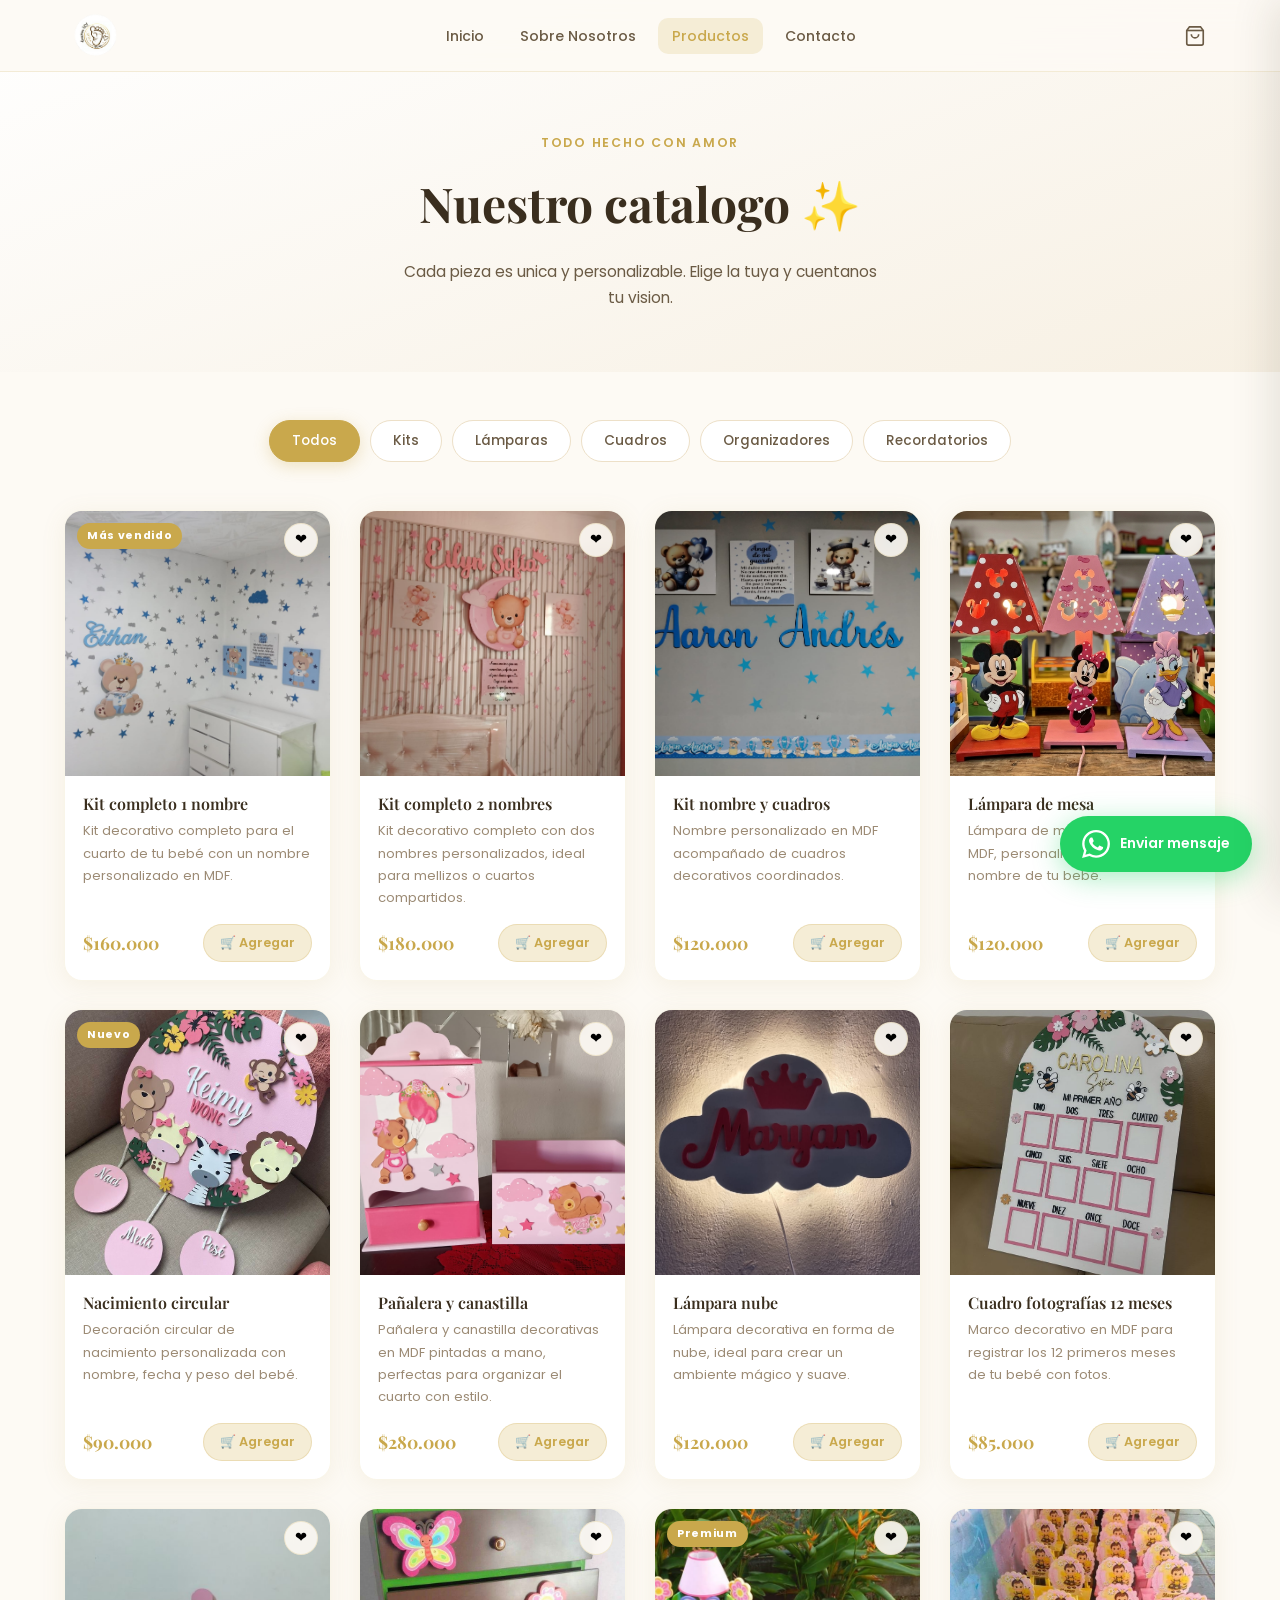
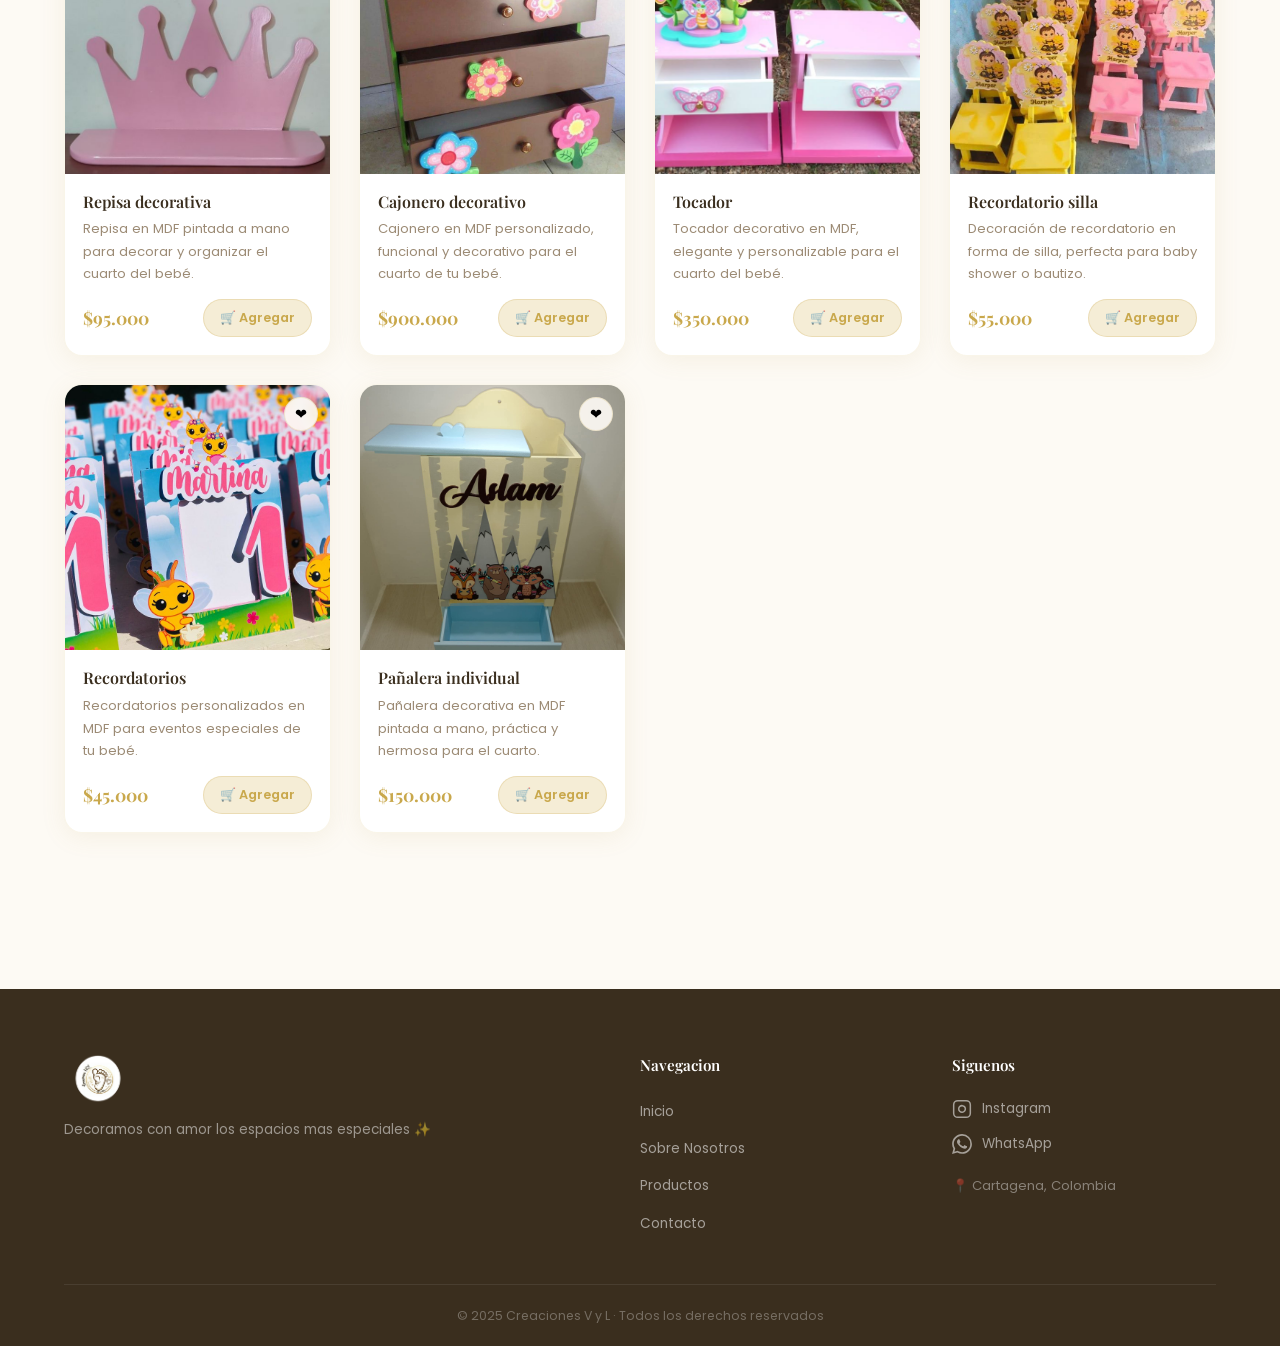
==== productos.html @ 4dd2816f "Primer commit: sitio web Creaciones V y L completo" ====
﻿<!DOCTYPE html>
<html lang="es">
<head>
  <meta charset="UTF-8" />
  <meta name="viewport" content="width=device-width, initial-scale=1.0" />
  <title>Catalogo - Creaciones V y L</title>
  <meta name="description" content="Catalogo completo de decoraciones en MDF personalizadas para habitaciones de bebe. Creaciones V y L, Cartagena." />
  <link rel="preconnect" href="https://fonts.googleapis.com" />
  <link rel="preconnect" href="https://fonts.gstatic.com" crossorigin />
  <link href="https://fonts.googleapis.com/css2?family=Playfair+Display:ital,wght@0,400;0,600;0,700;1,400&family=Poppins:wght@300;400;500;600&display=swap" rel="stylesheet" />
  <link rel="stylesheet" href="css/styles.css" />
</head>
<body>

  <div class="bubbles" aria-hidden="true">
    <span class="bubble"></span><span class="bubble"></span><span class="bubble"></span>
    <span class="bubble"></span><span class="bubble"></span>
  </div>

  <header class="header" id="header">
    <div class="header__inner container">
      <a href="index.html" class="header__logo">
        <img src="img/Logo.png" alt="Creaciones V y L" class="header__logo-img" />
      </a>
      <nav class="header__nav" id="nav" aria-label="Navegacion principal">
        <ul class="nav__list">
          <li><a href="index.html#inicio" class="nav__link">Inicio</a></li>
          <li><a href="index.html#nosotros" class="nav__link">Sobre Nosotros</a></li>
          <li><a href="productos.html" class="nav__link nav__link--active">Productos</a></li>
          <li><a href="index.html#contacto" class="nav__link">Contacto</a></li>
        </ul>
      </nav>
      <div class="header__actions">
        <button class="cart-btn" id="cartBtn" aria-label="Ver carrito">
          <svg width="22" height="22" viewBox="0 0 24 24" fill="none" stroke="currentColor" stroke-width="1.8" aria-hidden="true">
            <path d="M6 2L3 6v14a2 2 0 002 2h14a2 2 0 002-2V6l-3-4z"/>
            <line x1="3" y1="6" x2="21" y2="6"/>
            <path d="M16 10a4 4 0 01-8 0"/>
          </svg>
          <span class="cart-count" id="cartCount">0</span>
        </button>
        <button class="hamburger" id="hamburger" aria-label="Abrir menu" aria-expanded="false">
          <span></span><span></span><span></span>
        </button>
      </div>
    </div>
  </header>

  <aside class="cart-drawer" id="cartDrawer" aria-label="Carrito de compras" aria-hidden="true">
    <div class="cart-drawer__header">
      <h2>Tu carrito &#x1F6D2;</h2>
      <button class="cart-drawer__close" id="cartClose" aria-label="Cerrar carrito">&#x2715;</button>
    </div>
    <div class="cart-drawer__items" id="cartItems">
      <p class="cart-empty">Tu carrito esta vacio &#x1F338;</p>
    </div>
    <div class="cart-drawer__footer" id="cartFooter" style="display:none">
      <div class="cart-total">
        <span>Total:</span>
        <strong id="cartTotal">$0</strong>
      </div>
      <a href="#" class="btn btn--gold btn--full" id="checkoutBtn">&#x1F4AC; Cotizar por WhatsApp</a>
    </div>
  </aside>
  <div class="cart-overlay" id="cartOverlay"></div>

  <main>

    <section class="page-hero">
      <div class="container">
        <p class="section-eyebrow">Todo hecho con amor</p>
        <h1 class="page-hero__title">Nuestro catalogo &#x2728;</h1>
        <p class="page-hero__sub">Cada pieza es unica y personalizable. Elige la tuya y cuentanos tu vision.</p>
      </div>
    </section>

    <section class="catalog" aria-label="Catalogo de productos">
      <div class="container">
        <div class="catalog__filters" id="catalogFilters" role="group" aria-label="Filtrar por categoria"></div>
        <div class="products__grid" id="productsGrid"></div>
        <p class="catalog__empty" id="catalogEmpty" style="display:none">No hay productos en esta categoria aun &#x1F338;</p>
      </div>
    </section>

  </main>

  <footer class="footer" id="footer">
    <div class="container">
      <div class="footer__inner">
        <div class="footer__brand">
          <a href="index.html" class="header__logo">
            <img src="img/Logo.png" alt="Creaciones V y L" class="header__logo-img header__logo-img--footer" />
          </a>
          <p class="footer__tagline">Decoramos con amor los espacios mas especiales &#x2728;</p>
        </div>
        <div class="footer__links">
          <h3>Navegacion</h3>
          <ul>
            <li><a href="index.html#inicio">Inicio</a></li>
            <li><a href="index.html#nosotros">Sobre Nosotros</a></li>
            <li><a href="productos.html">Productos</a></li>
            <li><a href="index.html#contacto">Contacto</a></li>
          </ul>
        </div>
        <div class="footer__social">
          <h3>Siguenos</h3>
          <div class="social-links">
            <a href="https://instagram.com/creacionesvyl" target="_blank" rel="noopener" aria-label="Instagram">
              <svg width="20" height="20" viewBox="0 0 24 24" fill="none" stroke="currentColor" stroke-width="1.8" aria-hidden="true"><rect x="2" y="2" width="20" height="20" rx="5" ry="5"/><path d="M16 11.37A4 4 0 1112.63 8 4 4 0 0116 11.37z"/><line x1="17.5" y1="6.5" x2="17.51" y2="6.5"/></svg>
              Instagram
            </a>
            <a href="https://wa.me/573026603400?text=Hola%2C%20me%20gustar%C3%ADa%20recibir%20informaci%C3%B3n%20sobre%20sus%20decoraciones%20%E2%9C%A8" target="_blank" rel="noopener" aria-label="WhatsApp">
              <svg width="20" height="20" viewBox="0 0 24 24" fill="currentColor" aria-hidden="true"><path d="M17.472 14.382c-.297-.149-1.758-.867-2.03-.967-.273-.099-.471-.148-.67.15-.197.297-.767.966-.94 1.164-.173.199-.347.223-.644.075-.297-.15-1.255-.463-2.39-1.475-.883-.788-1.48-1.761-1.653-2.059-.173-.297-.018-.458.13-.606.134-.133.298-.347.446-.52.149-.174.198-.298.298-.497.099-.198.05-.371-.025-.52-.075-.149-.669-1.612-.916-2.207-.242-.579-.487-.5-.669-.51-.173-.008-.371-.01-.57-.01-.198 0-.52.074-.792.372-.272.297-1.04 1.016-1.04 2.479 0 1.462 1.065 2.875 1.213 3.074.149.198 2.096 3.2 5.077 4.487.709.306 1.262.489 1.694.625.712.227 1.36.195 1.871.118.571-.085 1.758-.719 2.006-1.413.248-.694.248-1.289.173-1.413-.074-.124-.272-.198-.57-.347m-5.421 7.403h-.004a9.87 9.87 0 01-5.031-1.378l-.361-.214-3.741.982.998-3.648-.235-.374a9.86 9.86 0 01-1.51-5.26c.001-5.45 4.436-9.884 9.888-9.884 2.64 0 5.122 1.03 6.988 2.898a9.825 9.825 0 012.893 6.994c-.003 5.45-4.437 9.884-9.885 9.884m8.413-18.297A11.815 11.815 0 0012.05 0C5.495 0 .16 5.335.157 11.892c0 2.096.547 4.142 1.588 5.945L.057 24l6.305-1.654a11.882 11.882 0 005.683 1.448h.005c6.554 0 11.89-5.335 11.893-11.893a11.821 11.821 0 00-3.48-8.413z"/></svg>
              WhatsApp
            </a>
          </div>
          <p class="footer__location">&#x1F4CD; Cartagena, Colombia</p>
        </div>
      </div>
      <div class="footer__bottom">
        <p>&#xA9; 2025 Creaciones V y L &middot; Todos los derechos reservados</p>
      </div>
    </div>
  </footer>

  <a href="https://wa.me/573026603400?text=Hola%2C%20me%20gustar%C3%ADa%20recibir%20informaci%C3%B3n%20sobre%20sus%20decoraciones%20%E2%9C%A8" class="whatsapp-float" target="_blank" rel="noopener" aria-label="Enviar mensaje por WhatsApp">
    <svg width="28" height="28" viewBox="0 0 24 24" fill="currentColor" aria-hidden="true"><path d="M17.472 14.382c-.297-.149-1.758-.867-2.03-.967-.273-.099-.471-.148-.67.15-.197.297-.767.966-.94 1.164-.173.199-.347.223-.644.075-.297-.15-1.255-.463-2.39-1.475-.883-.788-1.48-1.761-1.653-2.059-.173-.297-.018-.458.13-.606.134-.133.298-.347.446-.52.149-.174.198-.298.298-.497.099-.198.05-.371-.025-.52-.075-.149-.669-1.612-.916-2.207-.242-.579-.487-.5-.669-.51-.173-.008-.371-.01-.57-.01-.198 0-.52.074-.792.372-.272.297-1.04 1.016-1.04 2.479 0 1.462 1.065 2.875 1.213 3.074.149.198 2.096 3.2 5.077 4.487.709.306 1.262.489 1.694.625.712.227 1.36.195 1.871.118.571-.085 1.758-.719 2.006-1.413.248-.694.248-1.289.173-1.413-.074-.124-.272-.198-.57-.347m-5.421 7.403h-.004a9.87 9.87 0 01-5.031-1.378l-.361-.214-3.741.982.998-3.648-.235-.374a9.86 9.86 0 01-1.51-5.26c.001-5.45 4.436-9.884 9.888-9.884 2.64 0 5.122 1.03 6.988 2.898a9.825 9.825 0 012.893 6.994c-.003 5.45-4.437 9.884-9.885 9.884m8.413-18.297A11.815 11.815 0 0012.05 0C5.495 0 .16 5.335.157 11.892c0 2.096.547 4.142 1.588 5.945L.057 24l6.305-1.654a11.882 11.882 0 005.683 1.448h.005c6.554 0 11.89-5.335 11.893-11.893a11.821 11.821 0 00-3.48-8.413z"/></svg>
    <span>Enviar mensaje</span>
  </a>

  <script src="js/data.js"></script>
  <script src="js/cart.js"></script>
  <script src="js/catalog.js"></script>
</body>
</html>
---- css/styles.css ----
﻿/* ============================================
   CREACIONES V Y L — Estilos principales
   Paleta: blanco crema, amarillo pastel, dorado suave, beige
   Tipografía: Playfair Display + Poppins
   ============================================ */

/* ── VARIABLES ── */
:root {
  --gold:        #C9A84C;
  --gold-light:  #E8D5A3;
  --gold-pale:   #F5EDD6;
  --cream:       #FDFAF4;
  --cream-dark:  #F7F0E3;
  --beige:       #EDE0C8;
  --beige-light: #F9F4EC;
  --white:       #FFFFFF;
  --text-dark:   #3A2E1E;
  --text-mid:    #6B5B45;
  --text-light:  #9C8B75;
  --shadow-soft: 0 4px 24px rgba(180,150,80,.10);
  --shadow-card: 0 8px 32px rgba(180,150,80,.13);
  --shadow-hover:0 16px 48px rgba(180,150,80,.20);
  --radius-sm:   10px;
  --radius-md:   18px;
  --radius-lg:   28px;
  --radius-xl:   40px;
  --transition:  .35s cubic-bezier(.4,0,.2,1);
  --font-serif:  'Playfair Display', Georgia, serif;
  --font-sans:   'Poppins', system-ui, sans-serif;
  --max-w:       1200px;
  --header-h:    72px;
}

/* ── RESET ── */
*, *::before, *::after { box-sizing: border-box; margin: 0; padding: 0; }
html { scroll-behavior: smooth; font-size: 16px; }
body {
  font-family: var(--font-sans);
  background: var(--cream);
  color: var(--text-dark);
  line-height: 1.7;
  overflow-x: hidden;
}
img { max-width: 100%; height: auto; display: block; }
a  { color: inherit; text-decoration: none; }
ul { list-style: none; }
button { cursor: pointer; border: none; background: none; font-family: inherit; }

/* ── UTILIDADES ── */
.container { width: 100%; max-width: var(--max-w); margin: 0 auto; padding: 0 24px; }
.btn {
  display: inline-flex; align-items: center; gap: 8px;
  padding: 14px 32px; border-radius: var(--radius-xl);
  font-family: var(--font-sans); font-size: .9rem; font-weight: 500;
  letter-spacing: .03em; transition: var(--transition);
  white-space: nowrap; cursor: pointer;
}
.btn--gold {
  background: linear-gradient(135deg, var(--gold) 0%, #B8922E 100%);
  color: var(--white);
  box-shadow: 0 4px 20px rgba(180,150,80,.30);
}
.btn--gold:hover {
  transform: translateY(-2px);
  box-shadow: 0 8px 32px rgba(180,150,80,.40);
  background: linear-gradient(135deg, #D4B060 0%, var(--gold) 100%);
}
.btn--outline {
  background: transparent;
  color: var(--gold);
  border: 1.5px solid var(--gold);
}
.btn--outline:hover {
  background: var(--gold-pale);
  transform: translateY(-2px);
}
.btn--full { width: 100%; justify-content: center; }

.section-eyebrow {
  font-size: .78rem; font-weight: 600; letter-spacing: .14em;
  text-transform: uppercase; color: var(--gold); margin-bottom: 10px;
}
.section-title {
  font-family: var(--font-serif); font-size: clamp(1.7rem, 4vw, 2.6rem);
  font-weight: 700; color: var(--text-dark); line-height: 1.25;
  margin-bottom: 16px;
}
.section-title em { font-style: italic; color: var(--gold); }
.section-subtitle { color: var(--text-mid); font-size: .95rem; max-width: 520px; }
.section-header { text-align: center; margin-bottom: 56px; }
.section-header .section-subtitle { margin: 0 auto; }

/* ── ANIMACIONES FADE-IN ── */
.fade-in {
  opacity: 0; transform: translateY(28px);
  transition: opacity .7s ease, transform .7s ease;
}
.fade-in--delay { transition-delay: .18s; }
.fade-in.visible { opacity: 1; transform: translateY(0); }

/* ── BURBUJAS FLOTANTES ── */
.bubbles {
  position: fixed; inset: 0; pointer-events: none; z-index: 0; overflow: hidden;
}
.bubble {
  position: absolute; border-radius: 50%;
  background: radial-gradient(circle at 30% 30%, rgba(255,255,255,.7), rgba(201,168,76,.08));
  border: 1px solid rgba(201,168,76,.12);
  animation: floatBubble linear infinite;
}
.bubble:nth-child(1) { width:18px; height:18px; left:8%;  animation-duration:18s; animation-delay:0s;   bottom:-30px; }
.bubble:nth-child(2) { width:12px; height:12px; left:22%; animation-duration:22s; animation-delay:3s;   bottom:-30px; }
.bubble:nth-child(3) { width:24px; height:24px; left:38%; animation-duration:16s; animation-delay:6s;   bottom:-30px; }
.bubble:nth-child(4) { width:10px; height:10px; left:55%; animation-duration:25s; animation-delay:1s;   bottom:-30px; }
.bubble:nth-child(5) { width:20px; height:20px; left:68%; animation-duration:20s; animation-delay:8s;   bottom:-30px; }
.bubble:nth-child(6) { width:14px; height:14px; left:78%; animation-duration:19s; animation-delay:4s;   bottom:-30px; }
.bubble:nth-child(7) { width:8px;  height:8px;  left:88%; animation-duration:23s; animation-delay:11s;  bottom:-30px; }
.bubble:nth-child(8) { width:16px; height:16px; left:94%; animation-duration:17s; animation-delay:7s;   bottom:-30px; }

@keyframes floatBubble {
  0%   { transform: translateY(0) scale(1);   opacity: 0; }
  10%  { opacity: .6; }
  90%  { opacity: .3; }
  100% { transform: translateY(-110vh) scale(.8); opacity: 0; }
}

/* ── HEADER ── */
.header {
  position: fixed; top: 0; left: 0; right: 0; z-index: 100;
  height: var(--header-h);
  background: rgba(253,250,244,.88);
  backdrop-filter: blur(16px); -webkit-backdrop-filter: blur(16px);
  border-bottom: 1px solid rgba(201,168,76,.18);
  transition: box-shadow var(--transition);
}
.header.scrolled { box-shadow: var(--shadow-soft); }
.header__inner {
  height: 100%; display: flex; align-items: center; justify-content: space-between; gap: 24px;
}
.header__logo {
  display: flex; align-items: center; gap: 8px;
  font-family: var(--font-serif); font-size: 1.15rem; font-weight: 700;
  color: var(--text-dark); flex-shrink: 0;
}
.header__logo em { font-style: italic; color: var(--gold); }
.logo-icon { color: var(--gold); font-size: 1rem; }

.nav__list { display: flex; align-items: center; gap: 8px; }
.nav__link {
  padding: 8px 14px; border-radius: var(--radius-sm);
  font-size: .88rem; font-weight: 500; color: var(--text-mid);
  transition: var(--transition);
}
.nav__link:hover, .nav__link--active {
  color: var(--gold); background: var(--gold-pale);
}

.header__actions { display: flex; align-items: center; gap: 12px; }
.cart-btn {
  position: relative; display: flex; align-items: center; justify-content: center;
  width: 42px; height: 42px; border-radius: 50%;
  color: var(--text-mid); transition: var(--transition);
}
.cart-btn:hover { background: var(--gold-pale); color: var(--gold); }
.cart-count {
  position: absolute; top: 4px; right: 4px;
  width: 18px; height: 18px; border-radius: 50%;
  background: var(--gold); color: var(--white);
  font-size: .65rem; font-weight: 700;
  display: flex; align-items: center; justify-content: center;
  opacity: 0; transform: scale(0); transition: var(--transition);
}
.cart-count.visible { opacity: 1; transform: scale(1); }

.hamburger {
  display: none; flex-direction: column; gap: 5px;
  width: 36px; height: 36px; align-items: center; justify-content: center;
}
.hamburger span {
  display: block; width: 22px; height: 2px;
  background: var(--text-dark); border-radius: 2px;
  transition: var(--transition);
}
.hamburger.open span:nth-child(1) { transform: translateY(7px) rotate(45deg); }
.hamburger.open span:nth-child(2) { opacity: 0; }
.hamburger.open span:nth-child(3) { transform: translateY(-7px) rotate(-45deg); }

/* ── CARRITO LATERAL ── */
.cart-overlay {
  position: fixed; inset: 0; background: rgba(58,46,30,.35);
  z-index: 200; opacity: 0; pointer-events: none; transition: opacity var(--transition);
}
.cart-overlay.open { opacity: 1; pointer-events: all; }
.cart-drawer {
  position: fixed; top: 0; right: 0; bottom: 0; width: min(380px, 100vw);
  background: var(--white); z-index: 201;
  transform: translateX(100%); transition: transform var(--transition);
  display: flex; flex-direction: column;
  box-shadow: -8px 0 40px rgba(58,46,30,.12);
}
.cart-drawer.open { transform: translateX(0); }
.cart-drawer__header {
  display: flex; align-items: center; justify-content: space-between;
  padding: 24px; border-bottom: 1px solid var(--beige);
}
.cart-drawer__header h2 { font-family: var(--font-serif); font-size: 1.2rem; }
.cart-drawer__close {
  width: 36px; height: 36px; border-radius: 50%;
  display: flex; align-items: center; justify-content: center;
  font-size: 1rem; color: var(--text-mid); transition: var(--transition);
}
.cart-drawer__close:hover { background: var(--gold-pale); color: var(--gold); }
.cart-drawer__items { flex: 1; overflow-y: auto; padding: 20px 24px; }
.cart-empty { text-align: center; color: var(--text-light); padding: 40px 0; font-size: .9rem; }
.cart-item {
  display: flex; gap: 14px; align-items: flex-start;
  padding: 14px 0; border-bottom: 1px solid var(--beige-light);
}
.cart-item__img {
  width: 64px; height: 64px; border-radius: var(--radius-sm);
  object-fit: cover; flex-shrink: 0; background: var(--cream-dark);
}
.cart-item__info { flex: 1; }
.cart-item__name { font-size: .88rem; font-weight: 500; margin-bottom: 4px; }
.cart-item__price { font-size: .85rem; color: var(--gold); font-weight: 600; }
.cart-item__remove {
  font-size: .8rem; color: var(--text-light); margin-top: 6px;
  transition: color var(--transition);
}
.cart-item__remove:hover { color: #c0392b; }
.cart-drawer__footer { padding: 20px 24px; border-top: 1px solid var(--beige); }
.cart-total {
  display: flex; justify-content: space-between; align-items: center;
  margin-bottom: 16px; font-size: .95rem;
}
.cart-total strong { font-family: var(--font-serif); font-size: 1.2rem; color: var(--gold); }

/* ── HERO ── */
.hero {
  min-height: 100vh; padding-top: var(--header-h);
  display: flex; align-items: center;
  background: linear-gradient(160deg, var(--white) 0%, var(--cream) 50%, var(--cream-dark) 100%);
  position: relative; overflow: hidden;
}
.hero::before {
  content: ''; position: absolute; top: -120px; right: -120px;
  width: 500px; height: 500px; border-radius: 50%;
  background: radial-gradient(circle, rgba(201,168,76,.08) 0%, transparent 70%);
  pointer-events: none;
}
.hero__inner {
  display: grid; grid-template-columns: 1fr 1fr; gap: 64px;
  align-items: center; padding: 80px 24px;
}
.hero__img-wrapper {
  position: relative; border-radius: var(--radius-lg);
  overflow: hidden; box-shadow: var(--shadow-hover);
}
.hero__img {
  width: 100%; aspect-ratio: 4/5; object-fit: cover;
  transition: transform .8s ease;
}
.hero__img-wrapper:hover .hero__img { transform: scale(1.03); }
.hero__img-badge {
  position: absolute; bottom: 20px; left: 20px;
  background: rgba(253,250,244,.92); backdrop-filter: blur(8px);
  border: 1px solid rgba(201,168,76,.3);
  padding: 8px 18px; border-radius: var(--radius-xl);
  font-size: .78rem; font-weight: 600; color: var(--gold);
  letter-spacing: .08em;
}
.hero__eyebrow { font-size: .78rem; font-weight: 600; letter-spacing: .14em; text-transform: uppercase; color: var(--gold); margin-bottom: 16px; }
.hero__title {
  font-family: var(--font-serif); font-size: clamp(2rem, 5vw, 3.2rem);
  font-weight: 700; line-height: 1.2; color: var(--text-dark); margin-bottom: 20px;
}
.hero__title em { font-style: italic; color: var(--gold); }
.hero__text { color: var(--text-mid); font-size: .97rem; line-height: 1.8; margin-bottom: 36px; max-width: 480px; }
.hero__actions { display: flex; flex-wrap: wrap; gap: 14px; margin-bottom: 36px; }
.hero__trust {
  display: flex; flex-wrap: wrap; gap: 20px;
  font-size: .8rem; color: var(--text-light); font-weight: 500;
}
.hero__scroll-hint {
  position: absolute; bottom: 32px; left: 50%; transform: translateX(-50%);
}
.hero__scroll-hint span {
  display: block; width: 2px; height: 40px;
  background: linear-gradient(to bottom, var(--gold), transparent);
  margin: 0 auto; animation: scrollPulse 2s ease-in-out infinite;
}
@keyframes scrollPulse {
  0%, 100% { opacity: .3; transform: scaleY(1); }
  50%       { opacity: 1;  transform: scaleY(1.2); }
}

/* ── PRODUCTOS ── */
.products { padding: 100px 0; background: var(--white); }
.products__grid {
  display: grid;
  grid-template-columns: repeat(4, 1fr);
  gap: 28px; margin-bottom: 56px;
}
.products__cta { text-align: center; }

/* PRODUCT CARD */
.product-card {
  background: var(--white); border-radius: var(--radius-md);
  border: 1px solid rgba(201,168,76,.12);
  overflow: hidden; transition: var(--transition);
  box-shadow: var(--shadow-soft);
  display: flex; flex-direction: column;
}
.product-card:hover {
  transform: translateY(-8px);
  box-shadow: var(--shadow-hover);
  border-color: rgba(201,168,76,.3);
}
.product-card__img-wrap {
  position: relative; overflow: hidden; aspect-ratio: 1;
  background: var(--cream-dark);
}
.product-card__img {
  width: 100%; height: 100%; object-fit: cover;
  transition: transform .6s ease;
}
.product-card:hover .product-card__img { transform: scale(1.06); }
.product-card__fav {
  position: absolute; top: 12px; right: 12px;
  width: 34px; height: 34px; border-radius: 50%;
  background: rgba(253,250,244,.9); backdrop-filter: blur(4px);
  display: flex; align-items: center; justify-content: center;
  font-size: .9rem; transition: var(--transition);
  border: 1px solid rgba(201,168,76,.2);
}
.product-card__fav:hover, .product-card__fav.active { background: var(--gold-pale); transform: scale(1.1); }
.product-card__badge {
  position: absolute; top: 12px; left: 12px;
  background: var(--gold); color: var(--white);
  font-size: .68rem; font-weight: 700; letter-spacing: .06em;
  padding: 4px 10px; border-radius: var(--radius-xl);
}
.product-card__body { padding: 18px; flex: 1; display: flex; flex-direction: column; }
.product-card__name {
  font-family: var(--font-serif); font-size: 1rem; font-weight: 600;
  color: var(--text-dark); margin-bottom: 6px; line-height: 1.3;
}
.product-card__desc { font-size: .82rem; color: var(--text-light); margin-bottom: 14px; flex: 1; }
.product-card__footer { display: flex; align-items: center; justify-content: space-between; gap: 10px; }
.product-card__price {
  font-family: var(--font-serif); font-size: 1.1rem;
  font-weight: 700; color: var(--gold);
}
.product-card__add {
  display: flex; align-items: center; gap: 6px;
  padding: 9px 16px; border-radius: var(--radius-xl);
  background: var(--gold-pale); color: var(--gold);
  font-size: .8rem; font-weight: 600; transition: var(--transition);
  border: 1px solid rgba(201,168,76,.25);
}
.product-card__add:hover {
  background: var(--gold); color: var(--white);
  box-shadow: 0 4px 16px rgba(201,168,76,.35);
}

/* ── SOBRE NOSOTROS ── */
.about {
  padding: 100px 0;
  background: linear-gradient(160deg, var(--cream-dark) 0%, var(--beige-light) 100%);
}
.about__inner { display: grid; grid-template-columns: 1fr 1fr; gap: 72px; align-items: center; }
.about__image { position: relative; }
.about__image img {
  width: 100%; border-radius: var(--radius-lg);
  box-shadow: var(--shadow-hover); aspect-ratio: 4/5; object-fit: cover;
}
.about__stars { position: absolute; inset: 0; pointer-events: none; }
.star {
  position: absolute; color: var(--gold); font-size: 1.2rem;
  animation: twinkle 3s ease-in-out infinite;
}
.star--1 { top: -12px; right: 20px; animation-delay: 0s; }
.star--2 { bottom: 30px; left: -14px; animation-delay: 1s; font-size: .9rem; }
.star--3 { top: 40%; right: -14px; animation-delay: 2s; font-size: .8rem; }
@keyframes twinkle {
  0%, 100% { opacity: .4; transform: scale(1); }
  50%       { opacity: 1;  transform: scale(1.3); }
}
.about__values { margin-top: 32px; display: flex; flex-direction: column; gap: 20px; }
.about__values li { display: flex; gap: 16px; align-items: flex-start; }
.value-icon {
  width: 44px; height: 44px; border-radius: 50%;
  background: var(--gold-pale); display: flex; align-items: center;
  justify-content: center; font-size: 1.1rem; flex-shrink: 0;
  border: 1px solid rgba(201,168,76,.2);
}
.about__values strong { font-size: .9rem; font-weight: 600; color: var(--text-dark); display: block; margin-bottom: 2px; }
.about__values p { font-size: .83rem; color: var(--text-light); }

/* ── INSTAGRAM ── */
.instagram { padding: 100px 0; background: var(--white); }
.instagram__grid {
  display: grid; grid-template-columns: repeat(6, 1fr);
  gap: 10px; margin-bottom: 40px;
}
.instagram__post {
  aspect-ratio: 1; border-radius: var(--radius-sm);
  overflow: hidden; position: relative; cursor: pointer;
  background: var(--cream-dark);
}
.instagram__post img {
  width: 100%; height: 100%; object-fit: cover;
  transition: transform .5s ease;
}
.instagram__post:hover img { transform: scale(1.08); }
.instagram__post-overlay {
  position: absolute; inset: 0;
  background: rgba(201,168,76,.0);
  display: flex; align-items: center; justify-content: center;
  transition: background var(--transition);
}
.instagram__post:hover .instagram__post-overlay { background: rgba(201,168,76,.35); }
.instagram__post-overlay svg { opacity: 0; color: white; transition: opacity var(--transition); }
.instagram__post:hover .instagram__post-overlay svg { opacity: 1; }
.instagram__cta { text-align: center; }

/* placeholder cuando no hay imagen */
.insta-placeholder {
  width: 100%; height: 100%;
  background: linear-gradient(135deg, var(--cream-dark), var(--beige));
  display: flex; align-items: center; justify-content: center;
  font-size: 1.6rem;
}

/* ── TESTIMONIOS ── */
.testimonials {
  padding: 100px 0;
  background: linear-gradient(160deg, var(--beige-light) 0%, var(--cream) 100%);
  overflow: hidden;
}
.testimonials__track-wrapper { overflow: hidden; margin: 0 -24px; padding: 0 24px 20px; }
.testimonials__track {
  display: flex; gap: 24px;
  transition: transform .5s cubic-bezier(.4,0,.2,1);
}
.testimonial-card {
  flex: 0 0 calc(33.333% - 16px);
  background: var(--white); border-radius: var(--radius-md);
  padding: 28px; box-shadow: var(--shadow-card);
  border: 1px solid rgba(201,168,76,.12);
  transition: var(--transition);
}
.testimonial-card:hover { transform: translateY(-4px); box-shadow: var(--shadow-hover); }
.testimonial-card__header { display: flex; align-items: center; gap: 14px; margin-bottom: 16px; }
.testimonial-card__avatar {
  width: 48px; height: 48px; border-radius: 50%;
  background: var(--gold-pale); display: flex; align-items: center;
  justify-content: center; font-size: 1.3rem; flex-shrink: 0;
  border: 2px solid rgba(201,168,76,.25);
}
.testimonial-card__name { font-weight: 600; font-size: .9rem; color: var(--text-dark); }
.testimonial-card__date { font-size: .75rem; color: var(--text-light); }
.testimonial-card__stars { color: var(--gold); font-size: .85rem; margin-bottom: 12px; letter-spacing: 2px; }
.testimonial-card__text { font-size: .88rem; color: var(--text-mid); line-height: 1.7; font-style: italic; }
.testimonial-card__tag {
  display: inline-block; margin-top: 14px;
  background: var(--gold-pale); color: var(--gold);
  font-size: .72rem; font-weight: 600; padding: 4px 12px;
  border-radius: var(--radius-xl); letter-spacing: .04em;
}
.testimonials__dots {
  display: flex; justify-content: center; gap: 8px; margin-top: 32px;
}
.testimonials__dots button {
  width: 8px; height: 8px; border-radius: 50%;
  background: var(--beige); transition: var(--transition);
}
.testimonials__dots button.active {
  background: var(--gold); width: 24px; border-radius: 4px;
}

/* ── ENVÍOS ── */
.shipping {
  padding: 100px 0;
  background: var(--cream-dark);
}
.shipping__inner { display: grid; grid-template-columns: 1fr 1fr; gap: 72px; align-items: center; }
.shipping__carriers { display: flex; flex-wrap: wrap; gap: 14px; margin: 28px 0; }
.carrier {
  display: flex; align-items: center; gap: 10px;
  background: var(--white); border: 1px solid rgba(201,168,76,.2);
  padding: 12px 20px; border-radius: var(--radius-md);
  font-size: .85rem; font-weight: 500; color: var(--text-dark);
  box-shadow: var(--shadow-soft);
}
.carrier-icon { font-size: 1.2rem; }
.shipping__info { display: flex; flex-direction: column; gap: 16px; }
.info-item { display: flex; gap: 14px; align-items: flex-start; }
.info-icon { font-size: 1.3rem; flex-shrink: 0; margin-top: 2px; }
.info-item strong { font-size: .9rem; font-weight: 600; color: var(--text-dark); display: block; margin-bottom: 2px; }
.info-item p { font-size: .83rem; color: var(--text-light); }
.shipping__map { display: flex; align-items: center; justify-content: center; }
.map-placeholder {
  width: 100%; aspect-ratio: 1;
  background: linear-gradient(135deg, var(--beige) 0%, var(--gold-pale) 100%);
  border-radius: var(--radius-lg); display: flex; flex-direction: column;
  align-items: center; justify-content: center; gap: 12px;
  border: 1px solid rgba(201,168,76,.2); box-shadow: var(--shadow-card);
}
.map-pin { font-size: 3rem; animation: pinBounce 2s ease-in-out infinite; }
@keyframes pinBounce {
  0%, 100% { transform: translateY(0); }
  50%       { transform: translateY(-10px); }
}
.map-placeholder p { font-family: var(--font-serif); font-size: 1.2rem; font-weight: 600; color: var(--text-dark); }
.map-sub { font-size: .85rem; color: var(--text-mid); }

/* ── CONTACTO ── */
.contact { padding: 100px 0; background: var(--white); }
.contact__inner { display: grid; grid-template-columns: 1fr 1fr; gap: 64px; align-items: start; margin-top: 0; }
.contact__channels { display: flex; flex-direction: column; gap: 16px; }
.contact-card {
  display: flex; align-items: center; gap: 16px;
  padding: 20px 24px; border-radius: var(--radius-md);
  border: 1.5px solid var(--beige); transition: var(--transition);
  background: var(--white);
}
.contact-card:hover { transform: translateX(6px); border-color: var(--gold); box-shadow: var(--shadow-card); }
.contact-card__icon { font-size: 1.6rem; flex-shrink: 0; }
.contact-card strong { font-size: .95rem; font-weight: 600; color: var(--text-dark); display: block; }
.contact-card p { font-size: .82rem; color: var(--text-light); }
.contact-card__arrow { margin-left: auto; color: var(--gold); font-size: 1.1rem; transition: transform var(--transition); }
.contact-card:hover .contact-card__arrow { transform: translateX(4px); }

.contact__form { display: flex; flex-direction: column; gap: 20px; }
.form-group { display: flex; flex-direction: column; gap: 8px; }
.form-group label { font-size: .82rem; font-weight: 600; color: var(--text-mid); letter-spacing: .03em; }
.form-group input, .form-group textarea {
  padding: 14px 18px; border-radius: var(--radius-md);
  border: 1.5px solid var(--beige); background: var(--cream);
  font-family: var(--font-sans); font-size: .9rem; color: var(--text-dark);
  transition: var(--transition); resize: vertical;
}
.form-group input:focus, .form-group textarea:focus {
  outline: none; border-color: var(--gold);
  background: var(--white); box-shadow: 0 0 0 3px rgba(201,168,76,.12);
}
.form-group input::placeholder, .form-group textarea::placeholder { color: var(--text-light); }

/* ── FOOTER ── */
.footer {
  background: var(--text-dark); color: rgba(255,255,255,.75);
  padding: 64px 0 0;
}
.footer__inner { display: grid; grid-template-columns: 2fr 1fr 1fr; gap: 48px; padding-bottom: 48px; }
.footer__brand .header__logo { color: var(--white); margin-bottom: 14px; }
.footer__brand .logo-icon, .footer__brand em { color: var(--gold-light); }
.footer__tagline { font-size: .85rem; color: rgba(255,255,255,.5); line-height: 1.6; }
.footer__links h3, .footer__social h3 {
  font-family: var(--font-serif); font-size: .95rem; font-weight: 600;
  color: var(--white); margin-bottom: 18px;
}
.footer__links ul { display: flex; flex-direction: column; gap: 10px; }
.footer__links a {
  font-size: .85rem; color: rgba(255,255,255,.55);
  transition: color var(--transition);
}
.footer__links a:hover { color: var(--gold-light); }
.social-links { display: flex; flex-direction: column; gap: 12px; margin-bottom: 20px; }
.social-links a {
  display: flex; align-items: center; gap: 10px;
  font-size: .85rem; color: rgba(255,255,255,.55);
  transition: color var(--transition);
}
.social-links a:hover { color: var(--gold-light); }
.footer__location { font-size: .82rem; color: rgba(255,255,255,.4); }
.footer__bottom {
  border-top: 1px solid rgba(255,255,255,.08);
  padding: 20px 0; text-align: center;
  font-size: .78rem; color: rgba(255,255,255,.3);
}

/* ── WHATSAPP FLOTANTE ── */
.whatsapp-float {
  position: fixed; bottom: 28px; right: 28px; z-index: 150;
  display: flex; align-items: center; gap: 10px;
  background: #25D366; color: var(--white);
  padding: 14px 22px; border-radius: var(--radius-xl);
  box-shadow: 0 6px 28px rgba(37,211,102,.40);
  font-size: .88rem; font-weight: 600;
  animation: waPulse 2.5s ease-in-out infinite;
  transition: transform var(--transition), box-shadow var(--transition);
}
.whatsapp-float:hover {
  transform: translateY(-3px) scale(1.03);
  box-shadow: 0 10px 36px rgba(37,211,102,.55);
  animation: none;
}
@keyframes waPulse {
  0%, 100% { box-shadow: 0 6px 28px rgba(37,211,102,.40); }
  50%       { box-shadow: 0 6px 40px rgba(37,211,102,.65); }
}

/* ── PAGE HERO (productos.html) ── */
.page-hero {
  padding: calc(var(--header-h) + 60px) 0 60px;
  text-align: center;
  background: linear-gradient(160deg, var(--white) 0%, var(--cream-dark) 100%);
}
.page-hero__title {
  font-family: var(--font-serif); font-size: clamp(2rem, 5vw, 3rem);
  font-weight: 700; color: var(--text-dark); margin-bottom: 14px;
}
.page-hero__sub { color: var(--text-mid); font-size: .97rem; max-width: 480px; margin: 0 auto; }

/* ── CATÁLOGO FILTROS ── */
.catalog { padding: 48px 0 100px; }
.catalog__filters {
  display: flex; flex-wrap: wrap; gap: 10px;
  justify-content: center; margin-bottom: 48px;
}
.filter-btn {
  padding: 10px 22px; border-radius: var(--radius-xl);
  font-size: .85rem; font-weight: 500;
  border: 1.5px solid var(--beige); color: var(--text-mid);
  background: var(--white); transition: var(--transition);
}
.filter-btn:hover { border-color: var(--gold); color: var(--gold); }
.filter-btn.active {
  background: var(--gold); color: var(--white);
  border-color: var(--gold); box-shadow: 0 4px 16px rgba(201,168,76,.3);
}
.catalog__empty { text-align: center; color: var(--text-light); padding: 60px 0; font-size: .95rem; }

/* ── RESPONSIVE ── */
@media (max-width: 1024px) {
  .products__grid { grid-template-columns: repeat(2, 1fr); }
  .instagram__grid { grid-template-columns: repeat(3, 1fr); }
  .testimonial-card { flex: 0 0 calc(50% - 12px); }
}

@media (max-width: 768px) {
  :root { --header-h: 64px; }

  /* nav mobile */
  .hamburger { display: flex; }
  .header__nav {
    position: fixed; top: var(--header-h); left: 0; right: 0;
    background: rgba(253,250,244,.97); backdrop-filter: blur(16px);
    padding: 24px; border-bottom: 1px solid var(--beige);
    transform: translateY(-110%); transition: transform var(--transition);
    z-index: 99;
  }
  .header__nav.open { transform: translateY(0); }
  .nav__list { flex-direction: column; gap: 4px; }
  .nav__link { display: block; padding: 12px 16px; font-size: .95rem; }

  /* hero */
  .hero__inner { grid-template-columns: 1fr; gap: 40px; padding: 60px 24px; }
  .hero__image { order: -1; }
  .hero__img { aspect-ratio: 16/9; }
  .hero__title { font-size: 1.9rem; }
  .hero__actions { flex-direction: column; }
  .hero__actions .btn { width: 100%; justify-content: center; }

  /* about */
  .about__inner { grid-template-columns: 1fr; gap: 40px; }
  .about__image img { aspect-ratio: 16/9; }

  /* shipping */
  .shipping__inner { grid-template-columns: 1fr; gap: 40px; }
  .shipping__map { display: none; }

  /* contact */
  .contact__inner { grid-template-columns: 1fr; gap: 40px; }

  /* footer */
  .footer__inner { grid-template-columns: 1fr; gap: 32px; }

  /* instagram */
  .instagram__grid { grid-template-columns: repeat(2, 1fr); }

  /* testimonios */
  .testimonial-card { flex: 0 0 calc(100% - 0px); }

  /* whatsapp */
  .whatsapp-float span { display: none; }
  .whatsapp-float { padding: 14px; border-radius: 50%; }
}

@media (max-width: 480px) {
  .products__grid { grid-template-columns: 1fr; }
  .section-title { font-size: 1.6rem; }
  .hero__trust { gap: 12px; font-size: .75rem; }
}

/* ── SCROLLBAR ── */
::-webkit-scrollbar { width: 6px; }
::-webkit-scrollbar-track { background: var(--cream); }
::-webkit-scrollbar-thumb { background: var(--gold-light); border-radius: 3px; }
::-webkit-scrollbar-thumb:hover { background: var(--gold); }

/* ── SELECTION ── */
::selection { background: var(--gold-pale); color: var(--text-dark); }

/* ── TOAST NOTIFICACIÓN ── */
.toast {
  position: fixed; bottom: 90px; left: 50%; transform: translateX(-50%) translateY(20px);
  background: var(--text-dark); color: var(--white);
  padding: 12px 24px; border-radius: var(--radius-xl);
  font-size: .85rem; font-weight: 500;
  box-shadow: 0 8px 32px rgba(0,0,0,.2);
  z-index: 300; opacity: 0; transition: opacity .3s ease, transform .3s ease;
  white-space: nowrap; pointer-events: none;
}
.toast--show { opacity: 1; transform: translateX(-50%) translateY(0); }

/* ── PRODUCT IMG PLACEHOLDER ── */
.product-card__img-placeholder {
  width: 100%; height: 100%; aspect-ratio: 1;
  display: flex; align-items: center; justify-content: center;
  font-size: 3rem;
  background: linear-gradient(135deg, var(--cream-dark), var(--beige));
}

/* ── VIDEO SECTION ── */
.video-section {
  padding: 80px 0;
  background: var(--text-dark);
}
.video-section .section-eyebrow { color: var(--gold-light); }
.video-section .section-title   { color: var(--white); }
.video-section .section-header  { margin-bottom: 40px; }

.video-wrapper {
  position: relative;
  border-radius: var(--radius-lg);
  overflow: hidden;
  box-shadow: 0 24px 64px rgba(0,0,0,.4);
  max-width: 900px;
  margin: 0 auto;
  aspect-ratio: 16/9;
  background: #111;
}
.video-wrapper video {
  width: 100%; height: 100%;
  object-fit: cover; display: block;
}
.video-overlay {
  position: absolute; inset: 0; pointer-events: none;
  background: linear-gradient(to top, rgba(0,0,0,.35) 0%, transparent 50%);
  display: flex; align-items: flex-end; padding: 24px;
}
.video-badge {
  background: rgba(201,168,76,.9);
  color: var(--white);
  padding: 8px 20px; border-radius: var(--radius-xl);
  font-size: .8rem; font-weight: 700; letter-spacing: .1em;
}

@media (max-width: 768px) {
  .video-wrapper { aspect-ratio: 9/16; }
}

/* ── LOGO IMAGEN ── */
.header__logo-img {
  height: 48px;
  width: auto;
  object-fit: contain;
  display: block;
}
.header__logo-img--footer {
  height: 52px;
  /* el footer es oscuro — si el logo es oscuro también, activa esto: */
  /* filter: brightness(0) invert(1); */
}
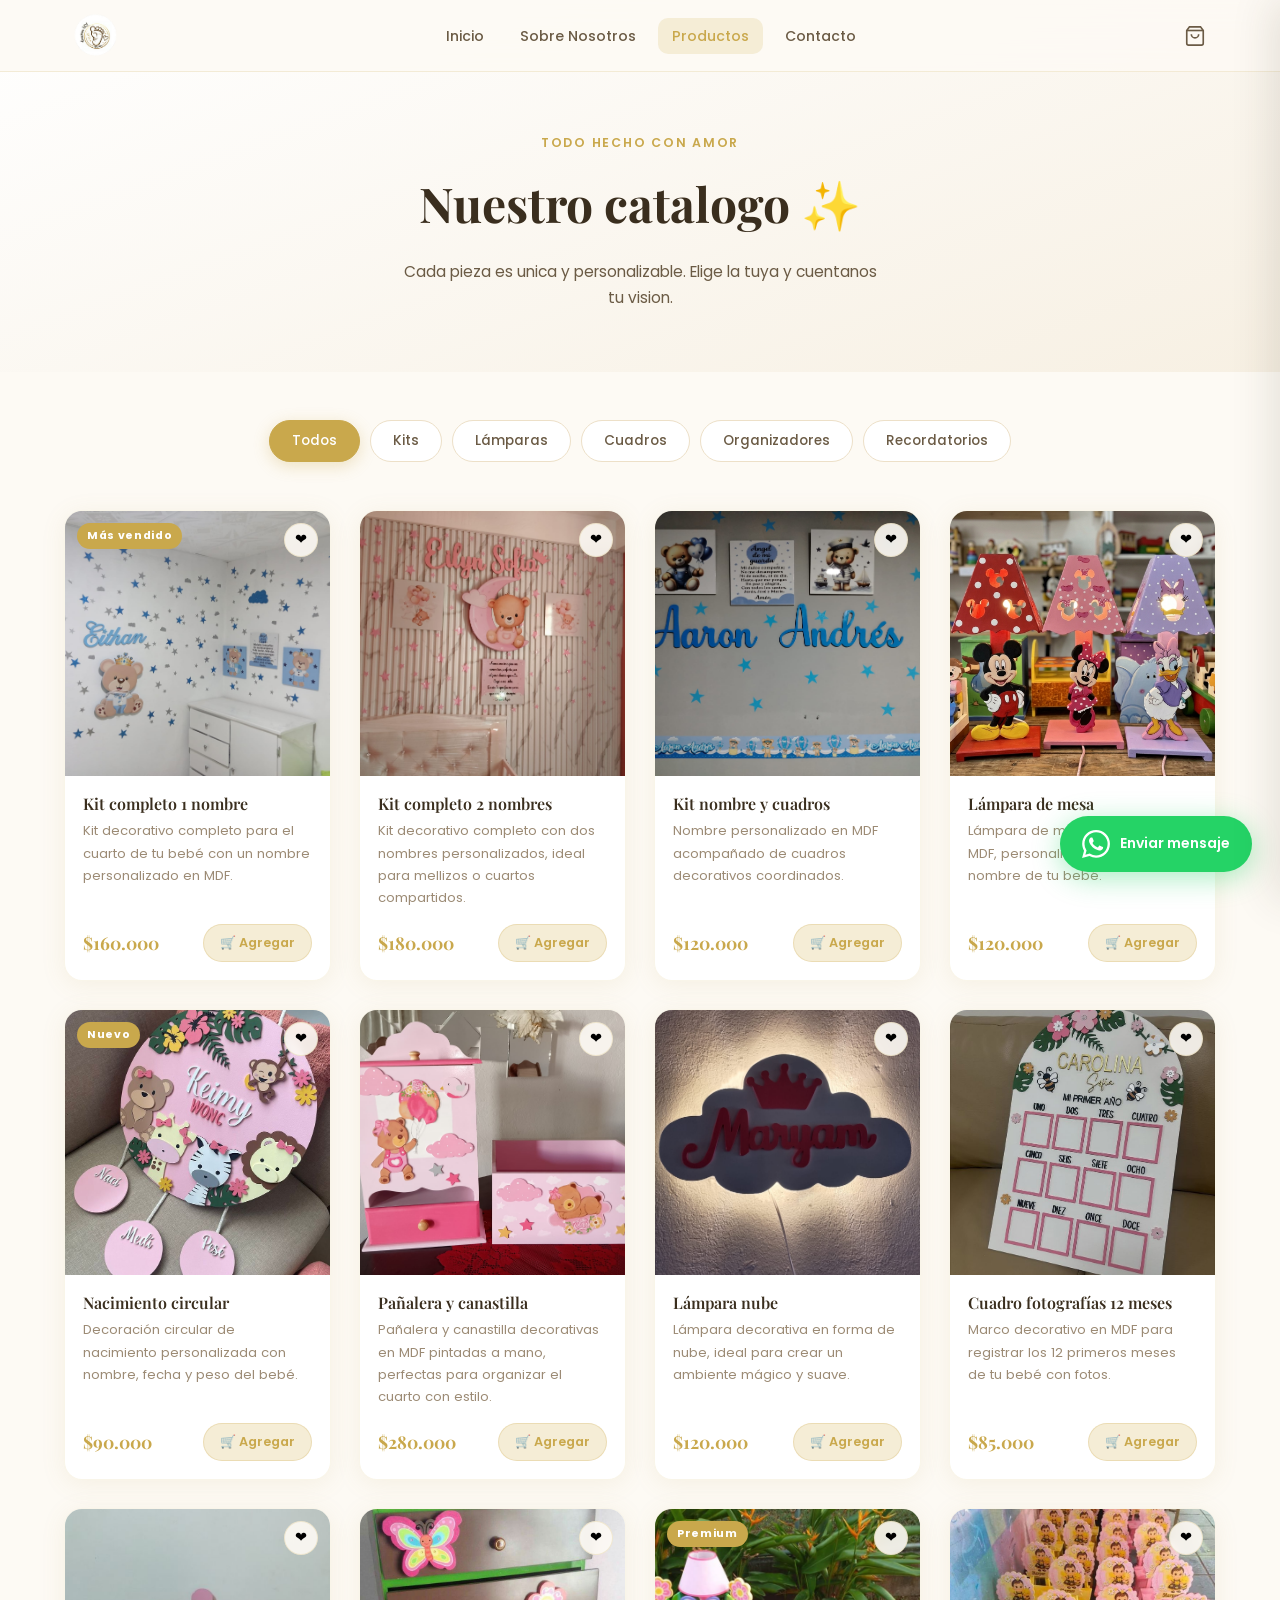
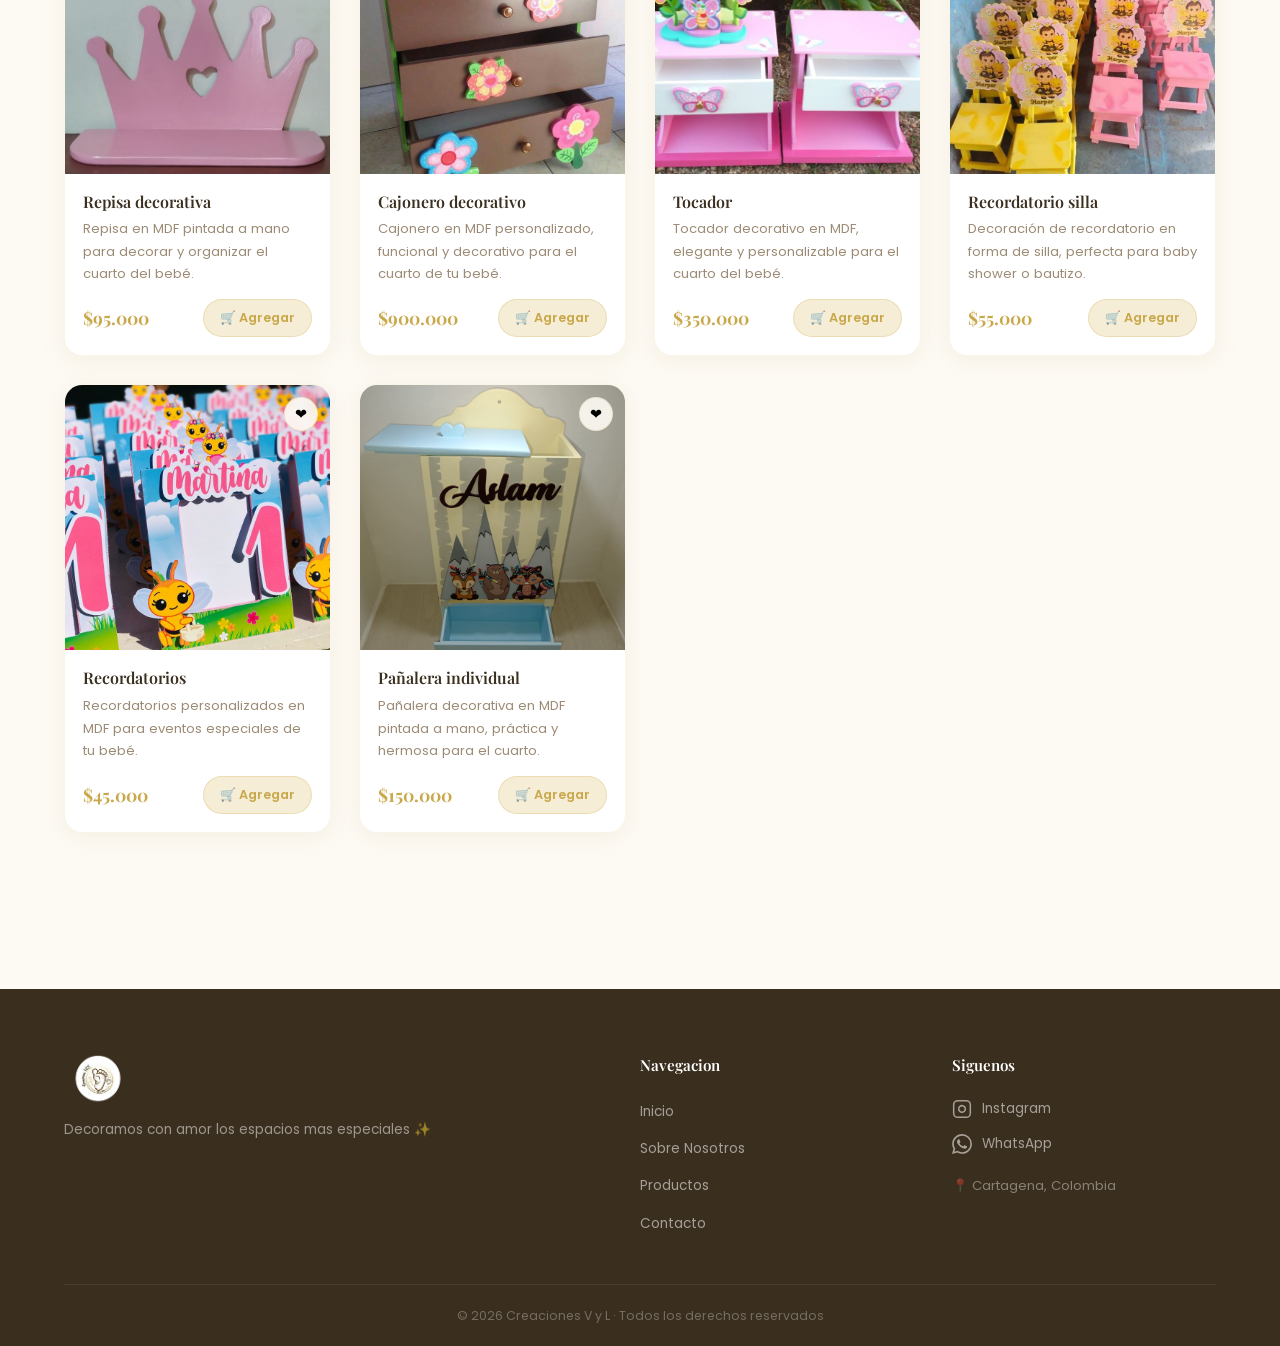
==== commit b0124295: "Actualizar año a 2026" ====
--- a/productos.html
+++ b/productos.html
@@ -118,7 +118,7 @@
         </div>
       </div>
       <div class="footer__bottom">
-        <p>&#xA9; 2025 Creaciones V y L &middot; Todos los derechos reservados</p>
+        <p>&#xA9; 2026 Creaciones V y L &middot; Todos los derechos reservados</p>
       </div>
     </div>
   </footer>
@@ -132,4 +132,4 @@
   <script src="js/cart.js"></script>
   <script src="js/catalog.js"></script>
 </body>
-</html>+</html>
--- a/css/styles.css
+++ b/css/styles.css
@@ -633,25 +633,39 @@
 .catalog__empty { text-align: center; color: var(--text-light); padding: 60px 0; font-size: .95rem; }
 
 /* ── RESPONSIVE ── */
+
+/* Tablet grande */
 @media (max-width: 1024px) {
   .products__grid { grid-template-columns: repeat(2, 1fr); }
   .instagram__grid { grid-template-columns: repeat(3, 1fr); }
   .testimonial-card { flex: 0 0 calc(50% - 12px); }
 }
 
+/* Tablet y móvil */
 @media (max-width: 768px) {
   :root { --header-h: 64px; }
 
-  /* nav mobile */
+  /* ── hamburger visible, nav oculto por defecto ── */
   .hamburger { display: flex; }
   .header__nav {
-    position: fixed; top: var(--header-h); left: 0; right: 0;
-    background: rgba(253,250,244,.97); backdrop-filter: blur(16px);
-    padding: 24px; border-bottom: 1px solid var(--beige);
-    transform: translateY(-110%); transition: transform var(--transition);
+    position: fixed;
+    top: var(--header-h); left: 0; right: 0;
+    background: rgba(253,250,244,.97);
+    backdrop-filter: blur(16px);
+    -webkit-backdrop-filter: blur(16px);
+    padding: 20px 24px;
+    border-bottom: 1px solid var(--beige);
+    box-shadow: 0 8px 24px rgba(58,46,30,.08);
+    /* oculto hacia arriba */
+    transform: translateY(-110%);
+    visibility: hidden;
+    transition: transform var(--transition), visibility var(--transition);
     z-index: 99;
   }
-  .header__nav.open { transform: translateY(0); }
+  .header__nav.open {
+    transform: translateY(0);
+    visibility: visible;
+  }
   .nav__list { flex-direction: column; gap: 4px; }
   .nav__link { display: block; padding: 12px 16px; font-size: .95rem; }
 
@@ -681,15 +695,17 @@
   .instagram__grid { grid-template-columns: repeat(2, 1fr); }
 
   /* testimonios */
-  .testimonial-card { flex: 0 0 calc(100% - 0px); }
-
-  /* whatsapp */
+  .testimonial-card { flex: 0 0 100%; }
+
+  /* whatsapp flotante — solo icono */
   .whatsapp-float span { display: none; }
   .whatsapp-float { padding: 14px; border-radius: 50%; }
 }
 
+/* Móvil pequeño */
 @media (max-width: 480px) {
   .products__grid { grid-template-columns: 1fr; }
+  .instagram__grid { grid-template-columns: repeat(2, 1fr); }
   .section-title { font-size: 1.6rem; }
   .hero__trust { gap: 12px; font-size: .75rem; }
 }
